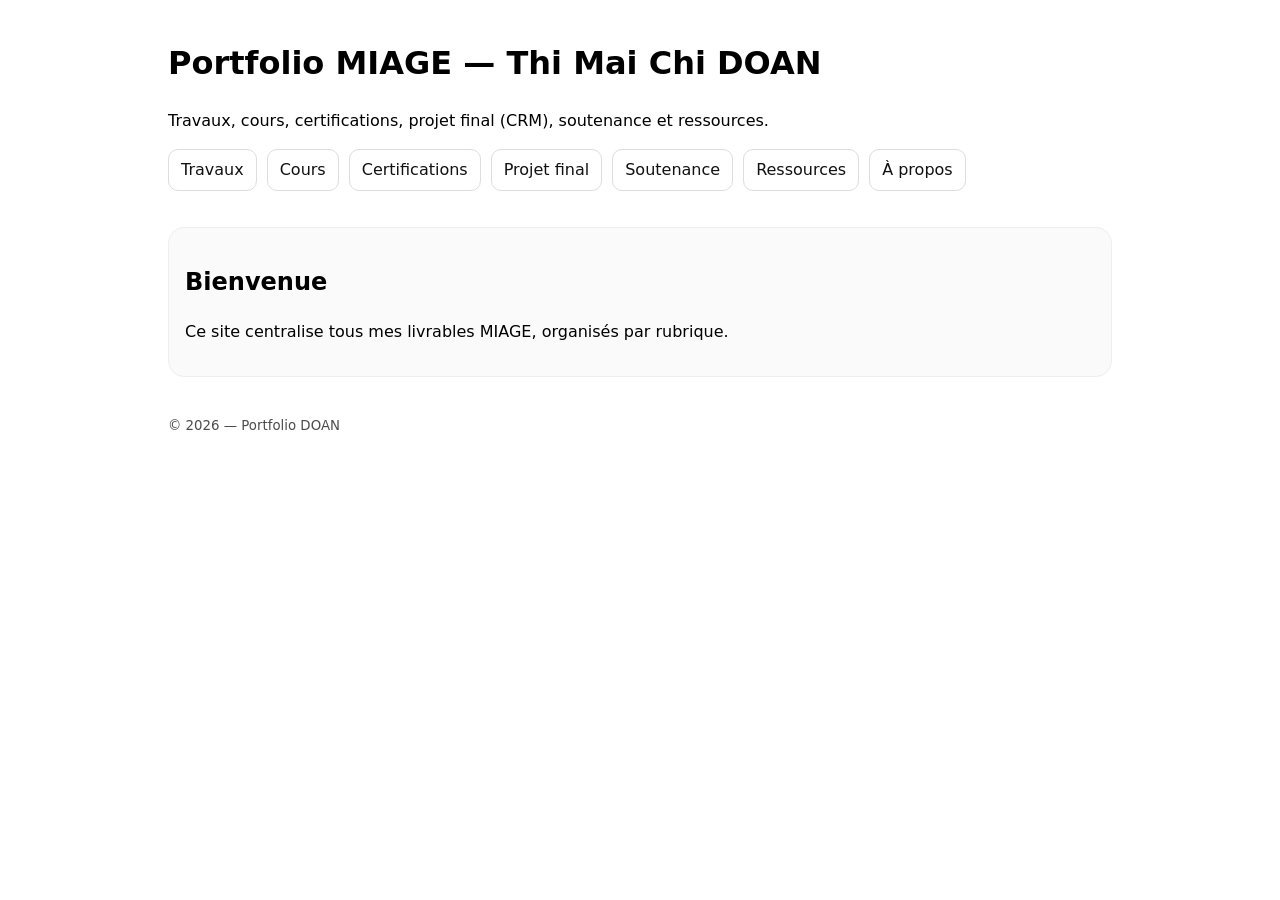
==== index.html @ b7b11545 "Initialisation portfolio : structures" ====
<!doctype html>
<html lang="fr">
<head>
  <meta charset="utf-8" />
  <meta name="viewport" content="width=device-width,initial-scale=1" />
  <title>Portfolio - DOAN</title>
  <link rel="stylesheet" href="styles.css" />
</head>
<body>
  <header class="container">
    <h1>Portfolio MIAGE — Thi Mai Chi DOAN</h1>
    <p>Travaux, cours, certifications, projet final (CRM), soutenance et ressources.</p>
    <nav class="nav">
      <a href="travaux/index.html">Travaux</a>
      <a href="cours/index.html">Cours</a>
      <a href="certifications/index.html">Certifications</a>
      <a href="projet-final/index.html">Projet final</a>
      <a href="soutenance/index.html">Soutenance</a>
      <a href="ressources/index.html">Ressources</a>
      <a href="a-propos/index.html">À propos</a>
    </nav>
  </header>

  <main class="container">
    <section class="card">
      <h2>Bienvenue</h2>
      <p>Ce site centralise tous mes livrables MIAGE, organisés par rubrique.</p>
    </section>
  </main>

  <footer class="container footer">
    <small>© <span id="y"></span> — Portfolio DOAN</small>
  </footer>

  <script>
    document.getElementById("y").textContent = new Date().getFullYear();
  </script>
</body>
</html>
---- styles.css ----
*{box-sizing:border-box} body{margin:0;font-family:system-ui,Arial,sans-serif;line-height:1.5}
.container{max-width:980px;margin:0 auto;padding:18px}
.nav{display:flex;flex-wrap:wrap;gap:10px;margin-top:10px}
.nav a{padding:8px 12px;border:1px solid #ddd;border-radius:10px;text-decoration:none;color:#111}
.card{border:1px solid #eee;border-radius:16px;padding:16px;background:#fafafa}
.footer{opacity:.7}
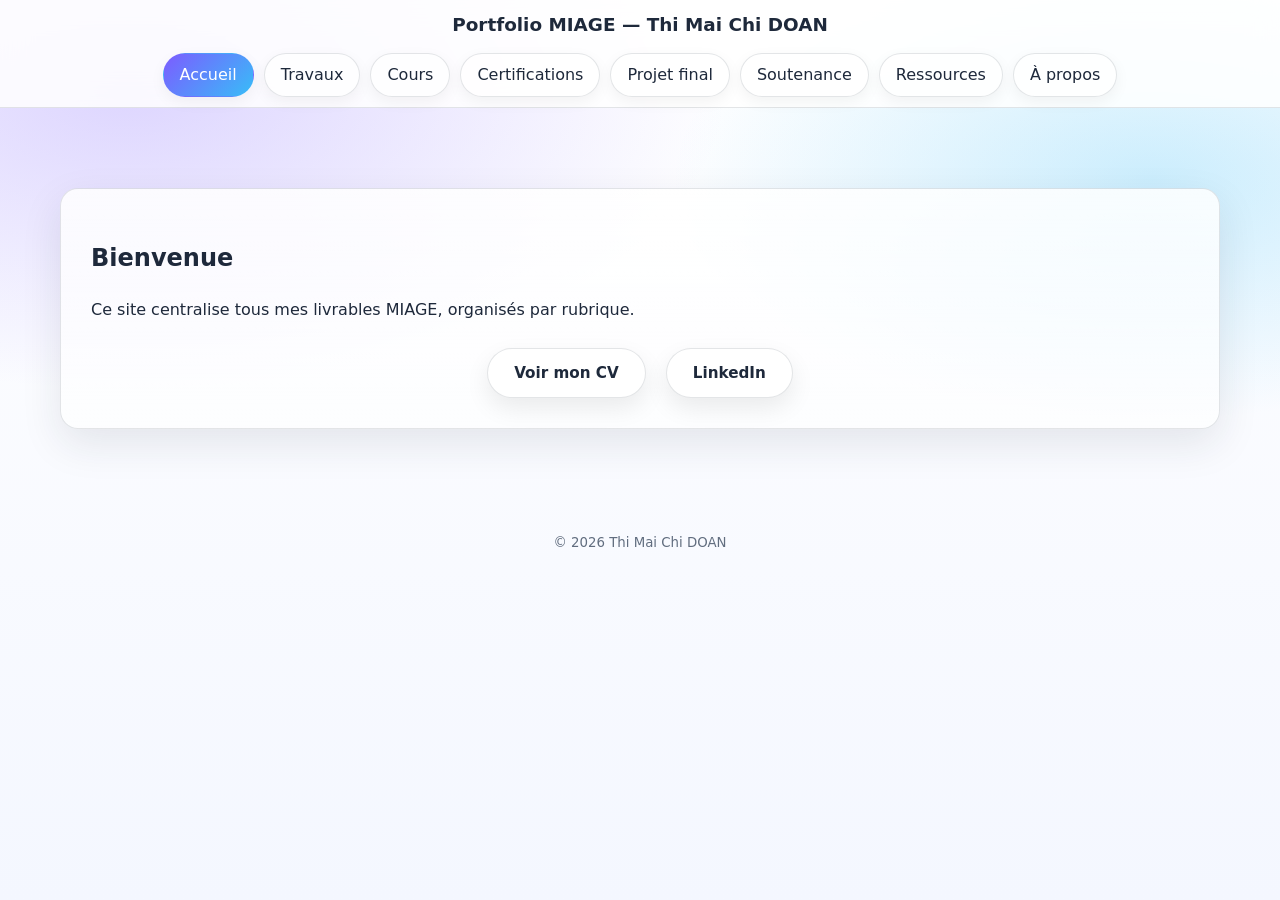
==== commit 5e19faca: "Ajout des fichiers Cours 2 + mise à jour index" ====
--- a/index.html
+++ b/index.html
@@ -6,34 +6,63 @@
   <title>Portfolio - DOAN</title>
   <link rel="stylesheet" href="styles.css" />
 </head>
+
 <body>
-  <header class="container">
-    <h1>Portfolio MIAGE — Thi Mai Chi DOAN</h1>
-    <p>Travaux, cours, certifications, projet final (CRM), soutenance et ressources.</p>
-    <nav class="nav">
-      <a href="travaux/index.html">Travaux</a>
-      <a href="cours/index.html">Cours</a>
-      <a href="certifications/index.html">Certifications</a>
-      <a href="projet-final/index.html">Projet final</a>
-      <a href="soutenance/index.html">Soutenance</a>
-      <a href="ressources/index.html">Ressources</a>
-      <a href="a-propos/index.html">À propos</a>
-    </nav>
+
+  <!-- ===== BARRE PRINCIPALE ===== -->
+  <header class="topbar">
+    <div class="container bar-content">
+
+      <div class="logo">
+        Portfolio MIAGE — Thi Mai Chi DOAN
+      </div>
+
+      <nav class="nav">
+        <a href="index.html" class="btn active">Accueil</a>
+        <a href="travaux/index.html" class="btn">Travaux</a>
+        <a href="cours/index.html" class="btn">Cours</a>
+        <a href="certifications/index.html" class="btn">Certifications</a>
+        <a href="projet-final/index.html" class="btn">Projet final</a>
+        <a href="soutenance/index.html" class="btn">Soutenance</a>
+        <a href="ressources/index.html" class="btn">Ressources</a>
+        <a href="a-propos/index.html" class="btn">À propos</a>
+      </nav>
+
+    </div>
   </header>
 
+  <!-- ===== CONTENU ===== -->
   <main class="container">
+
     <section class="card">
       <h2>Bienvenue</h2>
-      <p>Ce site centralise tous mes livrables MIAGE, organisés par rubrique.</p>
+      <p>
+        Ce site centralise tous mes livrables MIAGE, organisés par rubrique.
+      </p>
+
+      <div class="hero-buttons">
+        <a href="cv.pdf" target="_blank" class="hero-btn secondary">
+          Voir mon CV
+        </a>
+
+        <a href="https://www.linkedin.com/in/TON-LINKEDIN"
+           target="_blank"
+           class="hero-btn secondary">
+          LinkedIn
+        </a>
+      </div>
     </section>
+
   </main>
 
+  <!-- ===== FOOTER ===== -->
   <footer class="container footer">
-    <small>© <span id="y"></span> — Portfolio DOAN</small>
+    <small>© <span id="y"></span> Thi Mai Chi DOAN</small>
   </footer>
 
   <script>
     document.getElementById("y").textContent = new Date().getFullYear();
   </script>
+
 </body>
-</html>
+</html>
--- a/styles.css
+++ b/styles.css
@@ -1,6 +1,209 @@
-*{box-sizing:border-box} body{margin:0;font-family:system-ui,Arial,sans-serif;line-height:1.5}
-.container{max-width:980px;margin:0 auto;padding:18px}
-.nav{display:flex;flex-wrap:wrap;gap:10px;margin-top:10px}
-.nav a{padding:8px 12px;border:1px solid #ddd;border-radius:10px;text-decoration:none;color:#111}
-.card{border:1px solid #eee;border-radius:16px;padding:16px;background:#fafafa}
-.footer{opacity:.7}
+:root{
+  --bg: #f4f7ff;
+  --card: rgba(255,255,255,.60);
+  --card2: rgba(255,255,255,.85);
+  --text: #1e293b;
+  --muted: #475569;
+  --border: rgba(30,41,59,.12);
+  --shadow: 0 15px 40px rgba(30,41,59,.10);
+  --radius: 18px;
+}
+
+*{box-sizing:border-box}
+html,body{height:100%}
+
+body{
+  margin:0;
+  font-family: ui-sans-serif, system-ui, -apple-system, "Segoe UI", Arial, sans-serif;
+  line-height:1.6;
+  color:var(--text);
+  background:
+    radial-gradient(1000px 500px at 10% 10%, rgba(124,92,255,.25), transparent 60%),
+    radial-gradient(800px 400px at 90% 20%, rgba(56,189,248,.25), transparent 60%),
+    linear-gradient(180deg, #ffffff, var(--bg));
+}
+
+/* ===== Container ===== */
+.container{
+  max-width:1200px;
+  margin:0 auto;
+  padding:20px;
+}
+
+/* ===== BARRE DU HAUT (centrée) ===== */
+.topbar{
+  background: rgba(255,255,255,.85);
+  backdrop-filter: blur(15px);
+  -webkit-backdrop-filter: blur(15px);
+  border-bottom: 1px solid var(--border);
+  position: sticky;
+  top:0;
+  z-index:1000;
+}
+
+.bar-content{
+  display:flex;
+  flex-direction:column;     /* logo au-dessus, menu en dessous */
+  align-items:center;        /* centre horizontal */
+  justify-content:center;
+  gap:14px;
+  padding:10px 0;
+}
+
+.logo{
+  font-weight:600;
+  font-size:1.15rem;
+  text-align:center;
+}
+
+/* ===== Navigation ===== */
+.nav{
+  display:flex;
+  justify-content:center;
+  align-items:center;
+  gap:10px;
+  flex-wrap:wrap;            /* passe à la ligne si écran petit */
+}
+
+/* ===== Boutons menu ===== */
+.btn{
+  padding:8px 16px;
+  border-radius:999px;
+  text-decoration:none;
+  border:1px solid var(--border);
+  background: rgba(255,255,255,.6);
+  color:var(--text);
+  font-weight:500;
+  transition: all .2s ease;
+  box-shadow: 0 5px 15px rgba(0,0,0,.05);
+}
+
+.btn:hover{
+  background: linear-gradient(135deg, #7c5cff, #38bdf8);
+  color:white;
+  border-color:transparent;
+  transform: translateY(-2px);
+}
+
+.btn:active{
+  transform: translateY(0);
+}
+
+.btn.active{
+  background: linear-gradient(135deg, #7c5cff, #38bdf8);
+  color:white;
+  border-color:transparent;
+}
+
+/* ===== Card ===== */
+.card{
+  margin-top:60px;
+  border:1px solid var(--border);
+  border-radius: var(--radius);
+  padding:30px;
+  background: linear-gradient(180deg, var(--card2), var(--card));
+  box-shadow: var(--shadow);
+}
+
+/* ===== Texte muted ===== */
+.muted{
+  color:var(--muted);
+  margin-top:10px;
+}
+
+/* ===== HERO BUTTONS (CV / LinkedIn) ===== */
+.hero-buttons{
+  margin-top:25px;
+  display:flex;
+  justify-content:center;
+  gap:20px;
+  flex-wrap:wrap;
+}
+
+.hero-btn{
+  padding:12px 26px;
+  border-radius:999px;
+  text-decoration:none;
+  font-weight:600;
+  font-size:.95rem;
+  transition: all .25s ease;
+  box-shadow: 0 10px 25px rgba(0,0,0,.08);
+}
+
+.hero-btn.secondary{
+  background: white;
+  border:1px solid var(--border);
+  color:var(--text);
+}
+
+.hero-btn.secondary:hover{
+  background: linear-gradient(135deg, #0ea5e9, #6366f1);
+  color:white;
+  border-color:transparent;
+  transform: translateY(-3px);
+}
+
+/* (optionnel) si tu veux un bouton primary un jour */
+.hero-btn.primary{
+  background: linear-gradient(135deg, #7c5cff, #38bdf8);
+  color:white;
+}
+.hero-btn.primary:hover{
+  transform: translateY(-3px);
+  box-shadow: 0 15px 35px rgba(124,92,255,.25);
+}
+
+/* ===== LISTE DE FICHIERS (Travaux / Cours) ===== */
+.list{
+  list-style:none;
+  padding:0;
+  margin:20px 0 0;
+  display:grid;
+  gap:14px;
+}
+
+.file{
+  display:flex;
+  justify-content:space-between;
+  align-items:center;
+  padding:14px 18px;
+  border-radius:14px;
+  border:1px solid var(--border);
+  background: rgba(255,255,255,.6);
+  text-decoration:none;
+  color:var(--text);
+  transition: all .2s ease;
+  box-shadow: 0 8px 20px rgba(30,41,59,.05);
+}
+
+.file:hover{
+  background: linear-gradient(135deg, #7c5cff, #38bdf8);
+  color:white;
+  transform: translateY(-3px);
+}
+
+.file-title{
+  font-weight:600;
+}
+
+.file-meta{
+  opacity:.8;
+  font-size:.9rem;
+}
+
+/* ===== Footer ===== */
+.footer{
+  margin-top:60px;
+  text-align:center;
+  opacity:.85;
+}
+
+.footer small{
+  color:var(--muted);
+}
+
+/* ===== Mobile ===== */
+@media (max-width:520px){
+  .btn{flex:1 1 auto; text-align:center}
+  .card{padding:20px}
+}
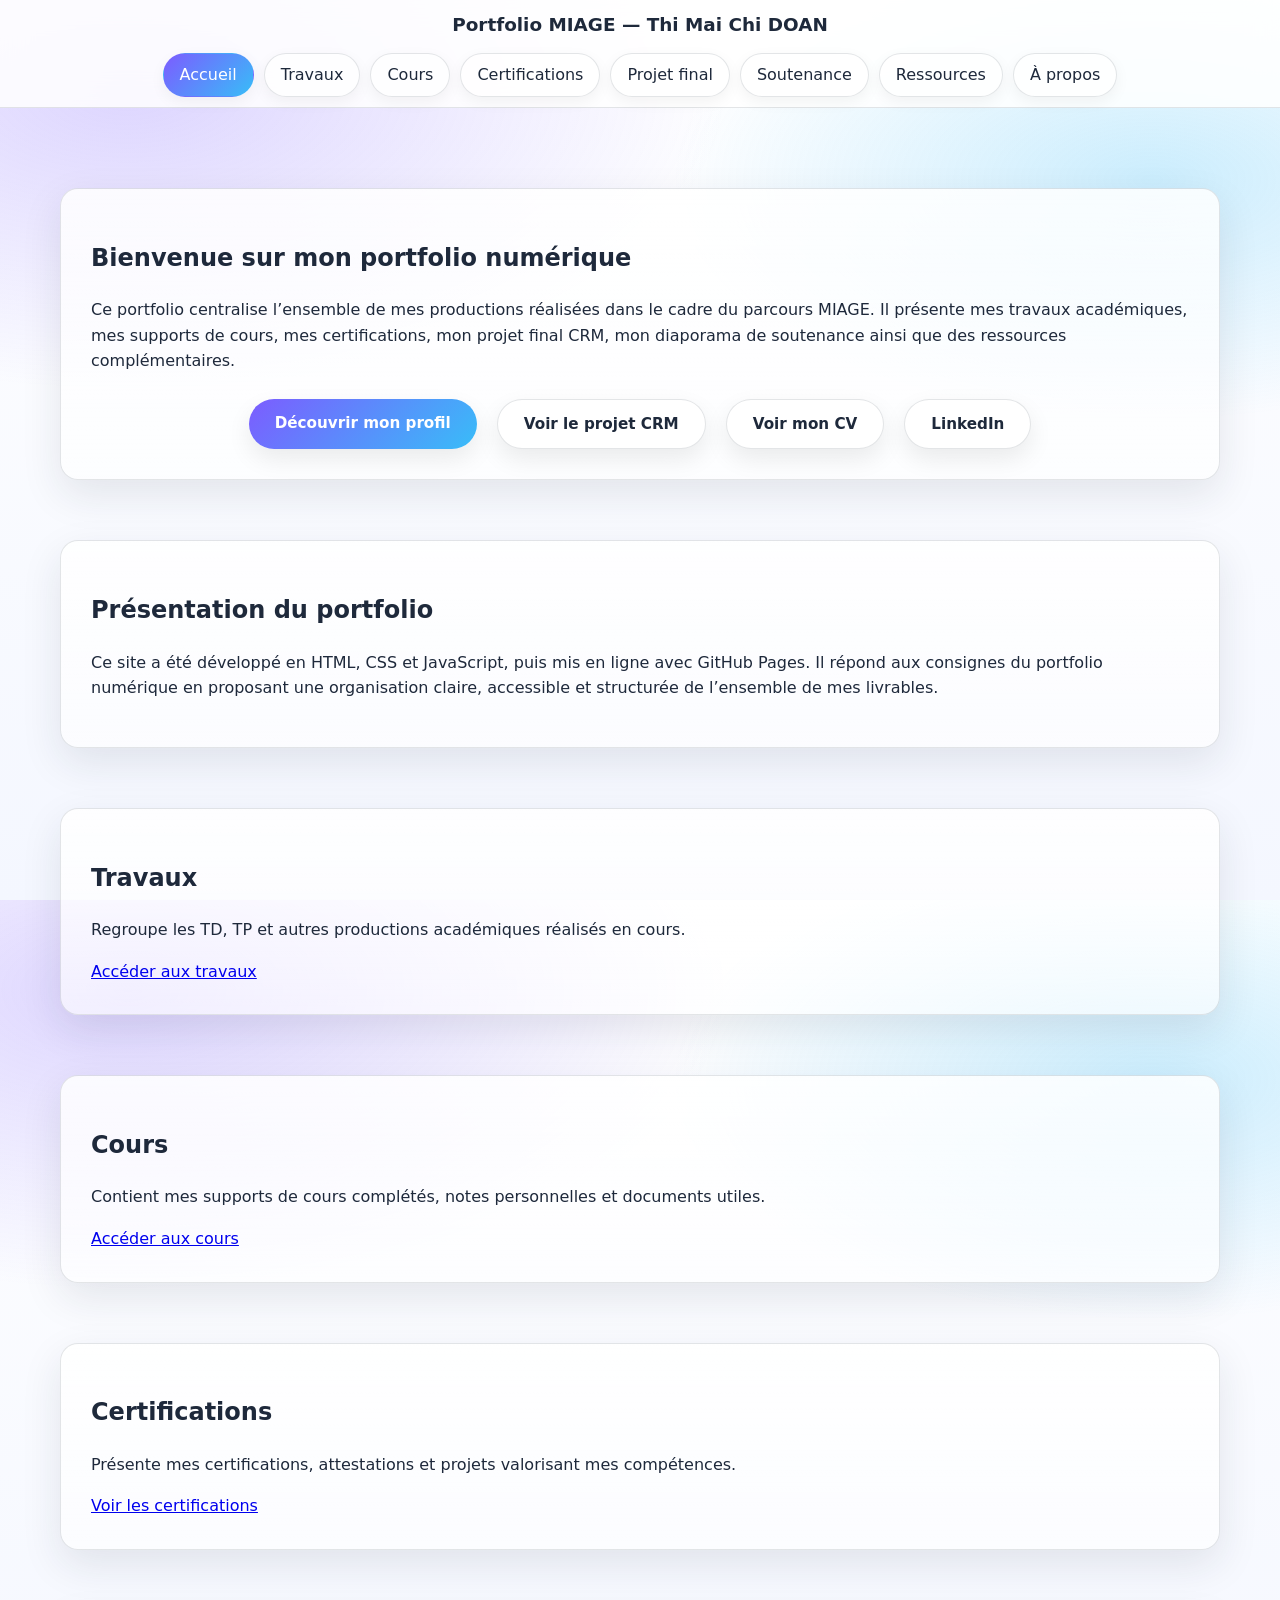
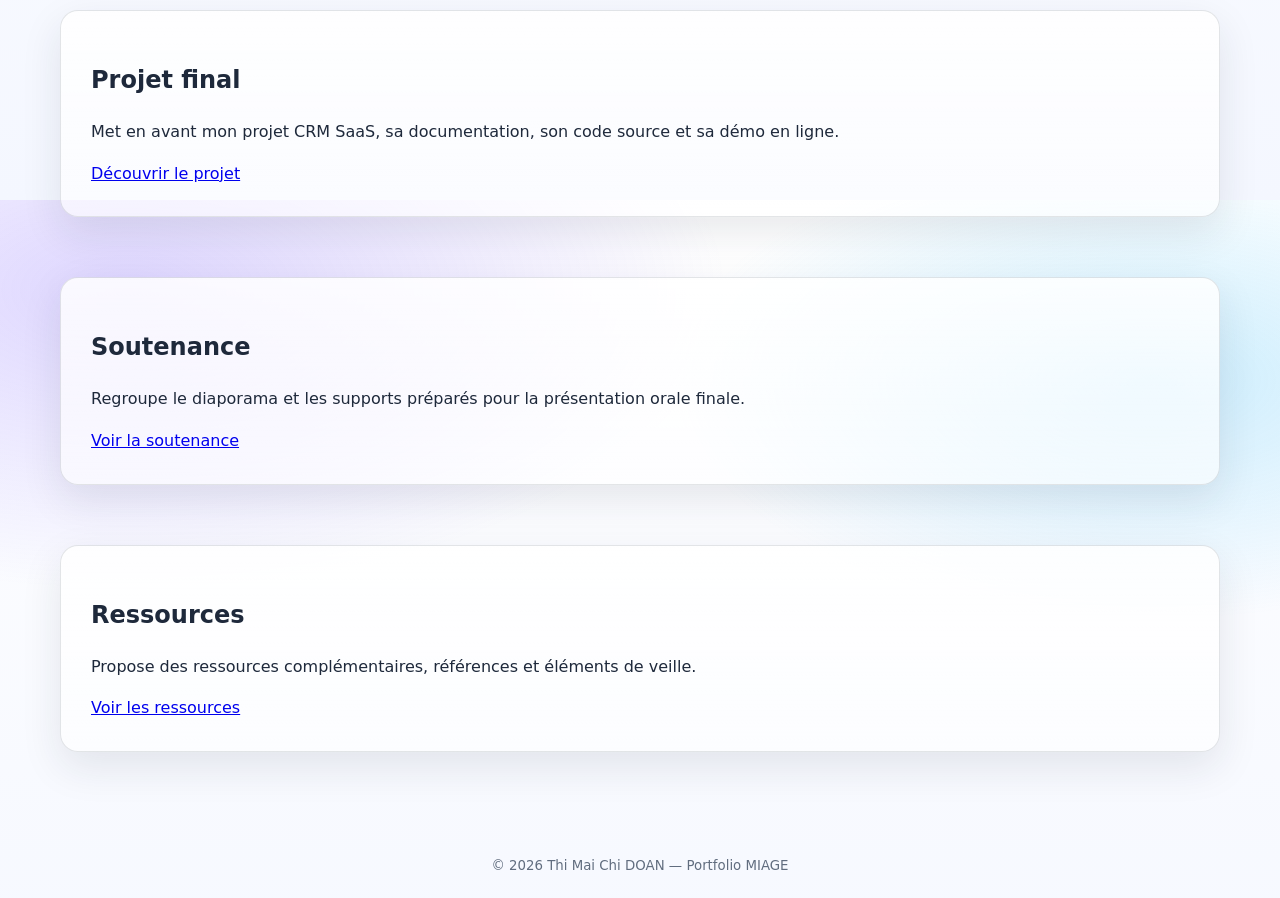
==== commit 7d6a5e55: "Mise à jour page d'accueil du portfolio" ====
--- a/index.html
+++ b/index.html
@@ -2,17 +2,15 @@
 <html lang="fr">
 <head>
   <meta charset="utf-8" />
-  <meta name="viewport" content="width=device-width,initial-scale=1" />
-  <title>Portfolio - DOAN</title>
+  <meta name="viewport" content="width=device-width, initial-scale=1" />
+  <title>Portfolio MIAGE - Thi Mai Chi DOAN</title>
   <link rel="stylesheet" href="styles.css" />
 </head>
 
 <body>
 
-  <!-- ===== BARRE PRINCIPALE ===== -->
   <header class="topbar">
     <div class="container bar-content">
-
       <div class="logo">
         Portfolio MIAGE — Thi Mai Chi DOAN
       </div>
@@ -27,37 +25,91 @@
         <a href="ressources/index.html" class="btn">Ressources</a>
         <a href="a-propos/index.html" class="btn">À propos</a>
       </nav>
-
     </div>
   </header>
 
-  <!-- ===== CONTENU ===== -->
   <main class="container">
 
-    <section class="card">
-      <h2>Bienvenue</h2>
+    <section class="card hero">
+      <h1>Bienvenue sur mon portfolio numérique</h1>
       <p>
-        Ce site centralise tous mes livrables MIAGE, organisés par rubrique.
+        Ce portfolio centralise l’ensemble de mes productions réalisées dans le cadre
+        du parcours MIAGE. Il présente mes travaux académiques, mes supports de cours,
+        mes certifications, mon projet final CRM, mon diaporama de soutenance ainsi que
+        des ressources complémentaires.
       </p>
 
       <div class="hero-buttons">
-        <a href="cv.pdf" target="_blank" class="hero-btn secondary">
-          Voir mon CV
-        </a>
+        <a href="a-propos/index.html" class="hero-btn primary">Découvrir mon profil</a>
+        <a href="projet-final/index.html" class="hero-btn secondary">Voir le projet CRM</a>
+        <a href="assets/pdf/cv-ats.pdf" target="_blank" class="hero-btn secondary">Voir mon CV</a>
+        <a href="https://www.linkedin.com/in/TON-LINKEDIN" target="_blank" class="hero-btn secondary">LinkedIn</a>
+      </div>
+    </section>
 
-        <a href="https://www.linkedin.com/in/TON-LINKEDIN"
-           target="_blank"
-           class="hero-btn secondary">
-          LinkedIn
-        </a>
-      </div>
+    <section class="card">
+      <h2>Présentation du portfolio</h2>
+      <p>
+        Ce site a été développé en HTML, CSS et JavaScript, puis mis en ligne avec GitHub Pages.
+        Il répond aux consignes du portfolio numérique en proposant une organisation claire,
+        accessible et structurée de l’ensemble de mes livrables.
+      </p>
+    </section>
+
+    <section class="grid">
+      <article class="card">
+        <h2>Travaux</h2>
+        <p>
+          Regroupe les TD, TP et autres productions académiques réalisés en cours.
+        </p>
+        <a href="travaux/index.html" class="section-link">Accéder aux travaux</a>
+      </article>
+
+      <article class="card">
+        <h2>Cours</h2>
+        <p>
+          Contient mes supports de cours complétés, notes personnelles et documents utiles.
+        </p>
+        <a href="cours/index.html" class="section-link">Accéder aux cours</a>
+      </article>
+
+      <article class="card">
+        <h2>Certifications</h2>
+        <p>
+          Présente mes certifications, attestations et projets valorisant mes compétences.
+        </p>
+        <a href="certifications/index.html" class="section-link">Voir les certifications</a>
+      </article>
+
+      <article class="card">
+        <h2>Projet final</h2>
+        <p>
+          Met en avant mon projet CRM SaaS, sa documentation, son code source et sa démo en ligne.
+        </p>
+        <a href="projet-final/index.html" class="section-link">Découvrir le projet</a>
+      </article>
+
+      <article class="card">
+        <h2>Soutenance</h2>
+        <p>
+          Regroupe le diaporama et les supports préparés pour la présentation orale finale.
+        </p>
+        <a href="soutenance/index.html" class="section-link">Voir la soutenance</a>
+      </article>
+
+      <article class="card">
+        <h2>Ressources</h2>
+        <p>
+          Propose des ressources complémentaires, références et éléments de veille.
+        </p>
+        <a href="ressources/index.html" class="section-link">Voir les ressources</a>
+      </article>
     </section>
 
   </main>
 
-  <!-- ===== FOOTER ===== -->
   <footer class="container footer">
-    <small>© <span id="y"></span> Thi Mai Chi DOAN</small>
+    <small>© <span id="y"></span> Thi Mai Chi DOAN — Portfolio MIAGE</small>
   </footer>
 
   <script>
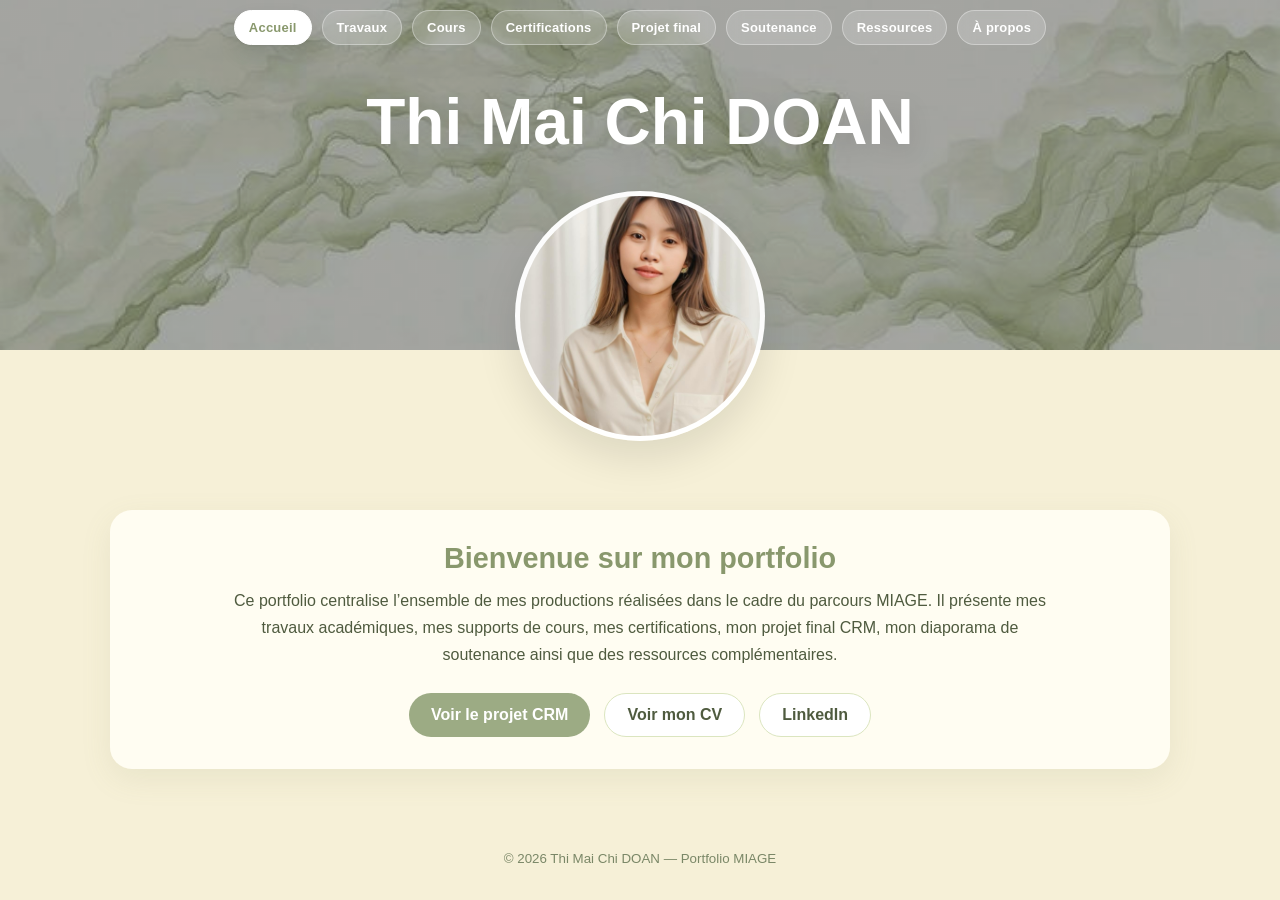
==== commit 826f26fc: "maj UI" ====
--- a/index.html
+++ b/index.html
@@ -9,29 +9,31 @@
 
 <body>
 
-  <header class="topbar">
-    <div class="container bar-content">
-      <div class="logo">
-        Portfolio MIAGE — Thi Mai Chi DOAN
+  <section class="cover">
+    <nav class="cover-nav">
+      <a href="index.html" class="cover-link active" aria-current="page">Accueil</a>
+      <a href="travaux/index.html" class="cover-link">Travaux</a>
+      <a href="cours/index.html" class="cover-link">Cours</a>
+      <a href="certifications/index.html" class="cover-link">Certifications</a>
+      <a href="projet-final/index.html" class="cover-link">Projet final</a>
+      <a href="soutenance/index.html" class="cover-link">Soutenance</a>
+      <a href="ressources/index.html" class="cover-link">Ressources</a>
+      <a href="a-propos/index.html" class="cover-link">À propos</a>
+    </nav>
+
+    <div class="cover-content">
+      <p class="cover-subtitle"></p>
+      <h1 class="cover-title">Thi Mai Chi DOAN</h1>
+
+      <div class="cover-image-wrap">
+        <img src="1.jpg" alt="Illustration de Thi Mai Chi Doan" class="cover-image" />
       </div>
-
-      <nav class="nav">
-        <a href="index.html" class="btn active">Accueil</a>
-        <a href="travaux/index.html" class="btn">Travaux</a>
-        <a href="cours/index.html" class="btn">Cours</a>
-        <a href="certifications/index.html" class="btn">Certifications</a>
-        <a href="projet-final/index.html" class="btn">Projet final</a>
-        <a href="soutenance/index.html" class="btn">Soutenance</a>
-        <a href="ressources/index.html" class="btn">Ressources</a>
-        <a href="a-propos/index.html" class="btn">À propos</a>
-      </nav>
     </div>
-  </header>
+  </section>
 
   <main class="container">
-
-    <section class="card hero">
-      <h1>Bienvenue sur mon portfolio numérique</h1>
+    <section class="card intro-card">
+      <h2>Bienvenue sur mon portfolio</h2>
       <p>
         Ce portfolio centralise l’ensemble de mes productions réalisées dans le cadre
         du parcours MIAGE. Il présente mes travaux académiques, mes supports de cours,
@@ -40,72 +42,11 @@
       </p>
 
       <div class="hero-buttons">
-        <a href="a-propos/index.html" class="hero-btn primary">Découvrir mon profil</a>
-        <a href="projet-final/index.html" class="hero-btn secondary">Voir le projet CRM</a>
-        <a href="assets/pdf/cv-ats.pdf" target="_blank" class="hero-btn secondary">Voir mon CV</a>
-        <a href="https://www.linkedin.com/in/TON-LINKEDIN" target="_blank" class="hero-btn secondary">LinkedIn</a>
+        <a href="projet-final/index.html" class="hero-btn primary">Voir le projet CRM</a>
+        <a href="CV.pdf" target="_blank" rel="noopener noreferrer" class="hero-btn secondary">Voir mon CV</a>
+        <a href="https://www.linkedin.com/in/mcd247" target="_blank" rel="noopener noreferrer" class="hero-btn secondary">LinkedIn</a>
       </div>
     </section>
-
-    <section class="card">
-      <h2>Présentation du portfolio</h2>
-      <p>
-        Ce site a été développé en HTML, CSS et JavaScript, puis mis en ligne avec GitHub Pages.
-        Il répond aux consignes du portfolio numérique en proposant une organisation claire,
-        accessible et structurée de l’ensemble de mes livrables.
-      </p>
-    </section>
-
-    <section class="grid">
-      <article class="card">
-        <h2>Travaux</h2>
-        <p>
-          Regroupe les TD, TP et autres productions académiques réalisés en cours.
-        </p>
-        <a href="travaux/index.html" class="section-link">Accéder aux travaux</a>
-      </article>
-
-      <article class="card">
-        <h2>Cours</h2>
-        <p>
-          Contient mes supports de cours complétés, notes personnelles et documents utiles.
-        </p>
-        <a href="cours/index.html" class="section-link">Accéder aux cours</a>
-      </article>
-
-      <article class="card">
-        <h2>Certifications</h2>
-        <p>
-          Présente mes certifications, attestations et projets valorisant mes compétences.
-        </p>
-        <a href="certifications/index.html" class="section-link">Voir les certifications</a>
-      </article>
-
-      <article class="card">
-        <h2>Projet final</h2>
-        <p>
-          Met en avant mon projet CRM SaaS, sa documentation, son code source et sa démo en ligne.
-        </p>
-        <a href="projet-final/index.html" class="section-link">Découvrir le projet</a>
-      </article>
-
-      <article class="card">
-        <h2>Soutenance</h2>
-        <p>
-          Regroupe le diaporama et les supports préparés pour la présentation orale finale.
-        </p>
-        <a href="soutenance/index.html" class="section-link">Voir la soutenance</a>
-      </article>
-
-      <article class="card">
-        <h2>Ressources</h2>
-        <p>
-          Propose des ressources complémentaires, références et éléments de veille.
-        </p>
-        <a href="ressources/index.html" class="section-link">Voir les ressources</a>
-      </article>
-    </section>
-
   </main>
 
   <footer class="container footer">
--- a/styles.css
+++ b/styles.css
@@ -1,159 +1,251 @@
 :root{
-  --bg: #f4f7ff;
-  --card: rgba(255,255,255,.60);
-  --card2: rgba(255,255,255,.85);
-  --text: #1e293b;
-  --muted: #475569;
-  --border: rgba(30,41,59,.12);
-  --shadow: 0 15px 40px rgba(30,41,59,.10);
-  --radius: 18px;
-}
-
-*{box-sizing:border-box}
-html,body{height:100%}
-
-body{
+  --bg: #F6F0D7;
+  --card: rgba(255, 253, 244, 0.94);
+  --text: #4f5b3f;
+  --muted: #7a8767;
+  --border: #dbe5bf;
+  --shadow: 0 10px 30px rgba(137, 152, 109, 0.12);
+  --primary: #9CAB84;
+  --secondary: #C5D89D;
+  --accent: #89986D;
+}
+
+*{
+  box-sizing:border-box;
+}
+
+html, body{
   margin:0;
-  font-family: ui-sans-serif, system-ui, -apple-system, "Segoe UI", Arial, sans-serif;
-  line-height:1.6;
+  padding:0;
+  font-family:"Segoe UI", Arial, sans-serif;
   color:var(--text);
-  background:
-    radial-gradient(1000px 500px at 10% 10%, rgba(124,92,255,.25), transparent 60%),
-    radial-gradient(800px 400px at 90% 20%, rgba(56,189,248,.25), transparent 60%),
-    linear-gradient(180deg, #ffffff, var(--bg));
-}
-
-/* ===== Container ===== */
+  background:var(--bg);
+  scroll-behavior:smooth;
+}
+
+img{
+  max-width:100%;
+  display:block;
+}
+
 .container{
-  max-width:1200px;
+  max-width:1100px;
   margin:0 auto;
   padding:20px;
 }
 
-/* ===== BARRE DU HAUT (centrée) ===== */
-.topbar{
-  background: rgba(255,255,255,.85);
-  backdrop-filter: blur(15px);
-  -webkit-backdrop-filter: blur(15px);
-  border-bottom: 1px solid var(--border);
-  position: sticky;
-  top:0;
-  z-index:1000;
-}
-
-.bar-content{
-  display:flex;
-  flex-direction:column;     /* logo au-dessus, menu en dessous */
-  align-items:center;        /* centre horizontal */
+
+
+.cover{
+  position:relative;
+  min-height:350px;
+  padding:12px 20px 90px;
+  display:flex;
+  align-items:center;
   justify-content:center;
-  gap:14px;
-  padding:10px 0;
-}
-
-.logo{
-  font-weight:600;
-  font-size:1.15rem;
-  text-align:center;
-}
-
-/* ===== Navigation ===== */
-.nav{
+  background:
+    linear-gradient(rgba(0,0,0,0.35), rgba(0,0,0,0.35)),
+    url("pic.jpg") center/cover no-repeat;
+  overflow:visible;
+}
+
+.cover::before{
+  content:"";
+  position:absolute;
+  inset:0;
+  background:rgba(255,255,255,0.08);
+}
+
+/* ===== MENU SUR LE COVER ===== */
+.cover-nav{
+  position:absolute;
+  top:10px;
+  left:50%;
+  transform:translateX(-50%);
+  width:calc(100% - 40px);
+  max-width:1100px;
   display:flex;
   justify-content:center;
   align-items:center;
   gap:10px;
-  flex-wrap:wrap;            /* passe à la ligne si écran petit */
-}
-
-/* ===== Boutons menu ===== */
-.btn{
-  padding:8px 16px;
+  flex-wrap:wrap;
+  z-index:2;
+}
+
+.cover-link{
+  padding:9px 14px;
+  font-size:13px;
   border-radius:999px;
+  white-space:nowrap;
+  color:#fff;
   text-decoration:none;
-  border:1px solid var(--border);
-  background: rgba(255,255,255,.6);
-  color:var(--text);
-  font-weight:500;
-  transition: all .2s ease;
-  box-shadow: 0 5px 15px rgba(0,0,0,.05);
-}
-
-.btn:hover{
-  background: linear-gradient(135deg, #7c5cff, #38bdf8);
-  color:white;
-  border-color:transparent;
-  transform: translateY(-2px);
-}
-
-.btn:active{
-  transform: translateY(0);
-}
-
-.btn.active{
-  background: linear-gradient(135deg, #7c5cff, #38bdf8);
-  color:white;
-  border-color:transparent;
-}
-
-/* ===== Card ===== */
+  background:rgba(255,255,255,0.18);
+  border:1px solid rgba(255,255,255,0.35);
+  backdrop-filter:blur(8px);
+  -webkit-backdrop-filter:blur(8px);
+  transition:all 0.3s ease;
+  font-weight:600;
+  letter-spacing:0.2px;
+}
+
+.cover-link:hover{
+  background:#ffffff;
+  color:var(--accent);
+  border-color:#ffffff;
+  transform:translateY(-3px) scale(1.04);
+  box-shadow:0 12px 25px rgba(0,0,0,0.12);
+}
+
+.cover-link.active{
+  background:#ffffff;
+  color:var(--accent);
+  border-color:#ffffff;
+  box-shadow:0 10px 20px rgba(0,0,0,0.10);
+}
+
+.cover-link:focus-visible,
+.hero-btn:focus-visible,
+.file:focus-visible{
+  outline:3px solid rgba(255,255,255,0.95);
+  outline-offset:3px;
+}
+
+/* ===== COVER CONTENT ===== */
+.cover-content{
+  position:relative;
+  z-index:2;
+  width:100%;
+  max-width:900px;
+  margin:90px auto 0;
+  text-align:center;
+  display:flex;
+  flex-direction:column;
+  align-items:center;
+  animation:fadeUp 0.7s ease both;
+}
+
+.cover-subtitle{
+  margin:0 0 4px;
+  color:#fff;
+  font-size:0.88rem;
+  font-weight:600;
+  letter-spacing:2px;
+  text-transform:uppercase;
+  text-shadow:0 2px 10px rgba(0,0,0,0.08);
+}
+
+.cover-title{
+  margin:0;
+  color:#fff;
+  font-size:clamp(2.2rem, 5vw, 4rem);
+  font-weight:700;
+  line-height:1.02;
+  text-align:center;
+  text-shadow:0 8px 24px rgba(0,0,0,0.12);
+  transform: translateY(-60px); /* 👈 thêm dòng này */
+}
+
+.cover-image-wrap{
+  position:absolute;
+  left:50%;
+  bottom:0;
+  transform:translate(-50%, 90%);
+  width:250px;
+  height:250px;
+  border-radius:50%;
+  background:rgba(255,255,255,0.9);
+  display:flex;
+  align-items:center;
+  justify-content:center;
+  box-shadow:0 18px 40px rgba(0,0,0,0.10);
+  border:5px solid rgba(255,255,255,0.7);
+  overflow:hidden;
+  z-index:5;
+  margin:0;
+}
+
+.cover-image{
+  width:100%;
+  height:100%;
+  object-fit:cover;
+  margin:0 auto;
+}
+
+/* ===== CARD ===== */
 .card{
-  margin-top:60px;
-  border:1px solid var(--border);
-  border-radius: var(--radius);
-  padding:30px;
-  background: linear-gradient(180deg, var(--card2), var(--card));
-  box-shadow: var(--shadow);
-}
-
-/* ===== Texte muted ===== */
-.muted{
-  color:var(--muted);
-  margin-top:10px;
-}
-
-/* ===== HERO BUTTONS (CV / LinkedIn) ===== */
+  border-radius:22px;
+  background:var(--card);
+  box-shadow:var(--shadow);
+  padding:32px;
+  transition:transform 0.28s ease, box-shadow 0.28s ease, background 0.28s ease;
+}
+
+.intro-card{
+  margin-top:140px;
+  position:relative;
+  z-index:3;
+  text-align:center;
+  animation:fadeUp 0.9s ease both;
+}
+
+.intro-card h2{
+  margin-top:0;
+  margin-bottom:12px;
+  color:var(--accent);
+  font-size:1.8rem;
+}
+
+.intro-card p{
+  max-width:820px;
+  margin:0 auto;
+  line-height:1.7;
+}
+
+/* ===== BUTTONS ===== */
 .hero-buttons{
-  margin-top:25px;
+  margin-top:24px;
   display:flex;
   justify-content:center;
-  gap:20px;
+  gap:14px;
   flex-wrap:wrap;
 }
 
 .hero-btn{
-  padding:12px 26px;
+  padding:12px 22px;
   border-radius:999px;
   text-decoration:none;
   font-weight:600;
-  font-size:.95rem;
-  transition: all .25s ease;
-  box-shadow: 0 10px 25px rgba(0,0,0,.08);
+  transition:all 0.25s ease;
+  display:inline-flex;
+  align-items:center;
+  justify-content:center;
+}
+
+.hero-btn.primary{
+  background:var(--primary);
+  color:#fff;
+}
+
+.hero-btn.primary:hover{
+  background:var(--accent);
+  transform:translateY(-2px);
+  box-shadow:0 10px 22px rgba(137,152,109,0.18);
 }
 
 .hero-btn.secondary{
-  background: white;
+  background:#fff;
+  color:var(--text);
   border:1px solid var(--border);
-  color:var(--text);
 }
 
 .hero-btn.secondary:hover{
-  background: linear-gradient(135deg, #0ea5e9, #6366f1);
-  color:white;
-  border-color:transparent;
-  transform: translateY(-3px);
-}
-
-/* (optionnel) si tu veux un bouton primary un jour */
-.hero-btn.primary{
-  background: linear-gradient(135deg, #7c5cff, #38bdf8);
-  color:white;
-}
-.hero-btn.primary:hover{
-  transform: translateY(-3px);
-  box-shadow: 0 15px 35px rgba(124,92,255,.25);
-}
-
-/* ===== LISTE DE FICHIERS (Travaux / Cours) ===== */
+  background:var(--secondary);
+  color:var(--accent);
+  transform:translateY(-2px);
+  box-shadow:0 10px 22px rgba(137,152,109,0.14);
+}
+
+/* ===== LIST ===== */
 .list{
   list-style:none;
   padding:0;
@@ -166,20 +258,19 @@
   display:flex;
   justify-content:space-between;
   align-items:center;
-  padding:14px 18px;
-  border-radius:14px;
-  border:1px solid var(--border);
-  background: rgba(255,255,255,.6);
+  padding:15px 18px;
+  border-radius:18px;
+  border:1.5px solid var(--border);
+  background:#fffef9;
   text-decoration:none;
   color:var(--text);
-  transition: all .2s ease;
-  box-shadow: 0 8px 20px rgba(30,41,59,.05);
+  transition:all .25s ease;
+  box-shadow:0 6px 16px rgba(137,152,109,0.08);
 }
 
 .file:hover{
-  background: linear-gradient(135deg, #7c5cff, #38bdf8);
-  color:white;
-  transform: translateY(-3px);
+  background:#f8f4e8;
+  transform:translateY(-3px);
 }
 
 .file-title{
@@ -191,19 +282,663 @@
   font-size:.9rem;
 }
 
-/* ===== Footer ===== */
+/* ===== FOOTER ===== */
 .footer{
-  margin-top:60px;
   text-align:center;
-  opacity:.85;
+  margin-top:40px;
+  padding-bottom:25px;
 }
 
 .footer small{
   color:var(--muted);
 }
 
-/* ===== Mobile ===== */
-@media (max-width:520px){
-  .btn{flex:1 1 auto; text-align:center}
-  .card{padding:20px}
+/* ===== CERTIFICATIONS ===== */
+.cert-grid{
+  display:grid;
+  grid-template-columns:repeat(auto-fit, minmax(280px, 1fr));
+  gap:30px;
+}
+
+.cert-card{
+  border-radius:20px;
+  overflow:hidden;
+  background:#fffef8;
+  border:1.5px solid var(--border);
+  box-shadow:0 8px 22px rgba(137,152,109,0.10);
+  transition:transform 0.28s ease, box-shadow 0.28s ease;
+}
+
+.cert-card:hover{
+  transform:translateY(-6px);
+  box-shadow:0 14px 30px rgba(137,152,109,0.16);
+}
+
+.cert-image{
+  position:relative;
+  height:180px;
+  overflow:hidden;
+  background:#f4efd8;
+}
+
+.cert-image img{
+  width:100%;
+  height:100%;
+  object-fit:cover;
+  transition:transform 0.35s ease;
+}
+
+.cert-card:hover img{
+  transform:scale(1.06);
+}
+
+.overlay{
+  position:absolute;
+  bottom:0;
+  width:100%;
+  padding:10px;
+  background:rgba(156,171,132,0.88);
+  color:#fff;
+  text-align:center;
+  font-size:0.9rem;
+  opacity:0;
+  transition:opacity 0.25s ease;
+}
+
+.cert-card:hover .overlay{
+  opacity:1;
+}
+
+.cert-content{
+  padding:18px;
+  background:#fffef8;
+}
+
+.cert-content h3{
+  margin:0 0 5px;
+  font-size:1.08rem;
+  color:var(--accent);
+}
+
+.cert-meta{
+  display:block;
+  font-size:0.85rem;
+  color:var(--muted);
+  margin-bottom:10px;
+}
+
+.cert-content p{
+  font-size:0.95rem;
+  color:var(--text);
+  line-height:1.5;
+}
+
+/* ===== ANIMATION ===== */
+@keyframes fadeUp{
+  from{
+    opacity:0;
+    transform:translateY(18px);
+  }
+  to{
+    opacity:1;
+    transform:translateY(0);
+  }
+}
+
+/* ===== RESPONSIVE ===== */
+@media (max-width: 900px){
+  .cover{
+    min-height:430px;
+    padding-bottom:50px;
+  }
+
+  .cover-content{
+    margin-top:82px;
+  }
+
+  .cover-link{
+    font-size:13px;
+    padding:9px 13px;
+  }
+
+  .cover-image-wrap{
+    width:220px;
+    height:220px;
+  }
+}
+
+@media (max-width: 640px){
+  .cover{
+    min-height:450px;
+    padding:16px 14px 44px;
+  }
+
+  .cover-nav{
+    width:calc(100% - 20px);
+    gap:8px;
+    top:12px;
+  }
+
+  .cover-link{
+    font-size:12px;
+    padding:8px 11px;
+  }
+
+  .cover-content{
+    margin-top:116px;
+  }
+
+  .cover-title{
+    font-size:clamp(2rem, 9vw, 3rem);
+  }
+
+  .cover-subtitle{
+    font-size:0.9rem;
+    letter-spacing:1.5px;
+  }
+
+  .cover-image-wrap{
+    width:180px;
+    height:180px;
+    margin-top:20px;
+  }
+
+  .card{
+    padding:22px;
+  }
+
+  .intro-card{
+    margin-top:-20px;
+  }
+
+  .intro-card h2{
+    font-size:1.45rem;
+  }
+
+  .file{
+    flex-direction:column;
+    align-items:flex-start;
+    gap:6px;
+  }
+}
+
+.travaux-card{
+  margin-top: 20px;
+  text-align: center;
+}
+
+.section-kicker{
+  margin: 0 0 8px;
+  color: var(--muted);
+  text-transform: uppercase;
+  letter-spacing: 2px;
+  font-size: 0.82rem;
+  font-weight: 700;
+}
+
+.page-title{
+  margin: 0 0 14px;
+  color: var(--accent);
+  font-size: clamp(2rem, 4vw, 2.8rem);
+  line-height: 1.1;
+}
+
+.page-intro{
+  max-width: 760px;
+  margin: 0 auto 28px;
+  color: var(--text);
+  line-height: 1.7;
+  font-size: 1rem;
+}
+
+.travaux-list{
+  margin-top: 26px;
+}
+
+.file-desc{
+  display: block;
+  margin-top: 6px;
+  font-size: 0.92rem;
+  color: var(--muted);
+  font-weight: 400;
+}
+
+.file{
+  align-items: center;
+}
+
+.file > span:first-child{
+  display: flex;
+  flex-direction: column;
+  align-items: flex-start;
+  text-align: left;
+}
+
+@media (max-width: 640px){
+  .travaux-card{
+    text-align: left;
+  }
+
+  .page-title{
+    font-size: 1.8rem;
+  }
+
+  .page-intro{
+    margin-bottom: 22px;
+  }
+}
+
+.bar-content{
+  display:flex;
+  justify-content:space-between;
+  align-items:center;
+  gap:20px;
+  flex-wrap:wrap;
+}
+
+.logo{
+  font-weight:600;
+  color:var(--accent);
+}
+
+.nav{
+  display:flex;
+  gap:10px;
+  flex-wrap:wrap;
+}
+
+.btn{
+  display:inline-flex;
+  align-items:center;
+  justify-content:center;
+  padding:10px 18px;
+  border-radius:999px;
+  text-decoration:none;
+  font-weight:600;
+
+  background:#F6F0D7; /* vàng kem */
+  color:var(--accent);
+  border:1.5px solid var(--border);
+
+  transition:all 0.3s ease;
+}
+
+.btn:hover{
+  background:var(--secondary); /* xanh kem */
+  color:var(--accent);
+  transform:translateY(-2px);
+  box-shadow:0 8px 18px rgba(0,0,0,0.12);
+}
+
+.btn.active{
+  background:#ffffff;
+  color:var(--accent);
+  border-color:#ffffff;
+  box-shadow:0 6px 14px rgba(0,0,0,0.10);
+}
+.topbar{
+  position: sticky;
+  top: 0;
+  z-index: 1000;
+  background: rgba(156, 171, 132, 0.92); /* khác màu nền */
+  backdrop-filter: blur(10px);
+  -webkit-backdrop-filter: blur(10px);
+  border-bottom: 1px solid rgba(255,255,255,0.18);
+  box-shadow: 0 8px 24px rgba(0,0,0,0.08);
+}
+
+.bar-content{
+  display: flex;
+  flex-direction: column; /* để nav nằm giữa trang */
+  align-items: center;
+  justify-content: center;
+  gap: 14px;
+  padding: 14px 20px;
+}
+
+.logo{
+  font-weight: 700;
+  color: #fff;
+  text-align: center;
+  letter-spacing: 0.4px;
+}
+
+.nav{
+  display: flex;
+  justify-content: center; /* căn giữa */
+  align-items: center;
+  gap: 12px;
+  flex-wrap: wrap;
+  width: 100%;
+}
+
+.btn:hover{
+  background: var(--accent);
+  border-color: var(--accent);
+  color: #fff; /* chữ trắng khi hover */
+  transform: translateY(-3px) scale(1.04);
+  box-shadow: 0 10px 22px rgba(0,0,0,0.12);
+}
+
+.btn.active{
+  background: #fff;
+  color: var(--accent);
+  border-color: #fff;
+  box-shadow: 0 8px 18px rgba(0,0,0,0.10);
+}
+
+.btn.active:hover{
+  background: var(--accent);
+  color: #fff;
+  border-color: var(--accent);
+}
+
+@media (max-width: 768px){
+  .bar-content{
+    padding: 12px 14px;
+    gap: 10px;
+  }
+
+  .nav{
+    gap: 8px;
+  }
+
+  .btn{
+    padding: 8px 14px;
+    font-size: 0.92rem;
+  }
+
+  .logo{
+    font-size: 0.95rem;
+  }
+}
+
+.btn{
+  background:#F6F0D7 !important;
+  color:var(--accent) !important;
+  border:1.5px solid var(--border) !important;
+}
+
+.btn:hover{
+  background:var(--accent) !important;
+  color:#fff !important;
+  transform:translateY(-2px);
+  box-shadow:0 8px 18px rgba(0,0,0,0.12);
+}
+
+.btn.active{
+  background:var(--accent) !important;
+  color:#fff !important;
+  border-color:var(--accent) !important;
+  box-shadow:0 8px 18px rgba(0,0,0,0.12);
+}
+
+
+.cours-hero{
+  margin-top:20px;
+  text-align:center;
+}
+
+.cours-card{
+  margin-top:24px;
+}
+
+.cours-head{
+  margin-bottom:18px;
+}
+
+.cours-head h2{
+  margin:0 0 8px;
+  color:var(--accent);
+  font-size:1.55rem;
+}
+
+.muted{
+  margin:0;
+  color:var(--muted);
+  line-height:1.6;
+}
+
+.file > span:first-child{
+  display:flex;
+  flex-direction:column;
+  align-items:flex-start;
+  text-align:left;
+}
+
+.file-desc{
+  display:block;
+  margin-top:6px;
+  font-size:0.92rem;
+  color:var(--muted);
+  font-weight:400;
+}
+
+@media (max-width: 640px){
+  .cours-hero{
+    text-align:left;
+  }
+
+  .cours-head h2{
+    font-size:1.3rem;
+  }
+}
+
+
+
+.certif-hero{
+  margin-top:20px;
+  text-align:center;
+}
+
+.certif-card{
+  margin-top:24px;
+}
+
+.cert-grid{
+  display:grid;
+  grid-template-columns:repeat(auto-fit, minmax(280px, 1fr));
+  gap:30px;
+}
+
+.cert-card{
+  border-radius:20px;
+  overflow:hidden;
+  background:#fffef8;
+  border:1.5px solid var(--border);
+  box-shadow:0 8px 22px rgba(137,152,109,0.10);
+  transition:transform 0.28s ease, box-shadow 0.28s ease;
+}
+
+.cert-card:hover{
+  transform:translateY(-6px);
+  box-shadow:0 14px 30px rgba(137,152,109,0.16);
+}
+
+.cert-image{
+  position:relative;
+  height:220px;
+  overflow:hidden;
+  background:#f4efd8;
+}
+
+.cert-image a{
+  display:block;
+  width:100%;
+  height:100%;
+}
+
+.cert-image img{
+  width:100%;
+  height:100%;
+  object-fit:cover;
+  transition:transform 0.35s ease;
+}
+
+.cert-card:hover .cert-image img{
+  transform:scale(1.05);
+}
+
+.overlay{
+  position:absolute;
+  inset:auto 0 0 0;
+  padding:12px;
+  background:rgba(137,152,109,0.88);
+  color:#fff;
+  text-align:center;
+  font-size:0.92rem;
+  font-weight:600;
+  opacity:0;
+  transition:opacity 0.25s ease;
+}
+
+.cert-card:hover .overlay{
+  opacity:1;
+}
+
+.cert-content{
+  padding:18px;
+  background:#fffef8;
+}
+
+.cert-content h3{
+  margin:0 0 6px;
+  font-size:1.08rem;
+  color:var(--accent);
+}
+
+.cert-meta{
+  display:block;
+  font-size:0.85rem;
+  color:var(--muted);
+  margin-bottom:10px;
+}
+
+.cert-content p{
+  margin:0;
+  font-size:0.95rem;
+  color:var(--text);
+  line-height:1.6;
+}
+
+@media (max-width: 640px){
+  .certif-hero{
+    text-align:left;
+  }
+
+  .cert-image{
+    height:200px;
+  }
+}
+
+.projet-hero{
+  margin-top:20px;
+  text-align:center;
+}
+
+.projet-tags{
+  display:flex;
+  justify-content:center;
+  flex-wrap:wrap;
+  gap:10px;
+  margin-top:24px;
+}
+
+.projet-tag{
+  padding:9px 14px;
+  border-radius:999px;
+  background:#fffef8;
+  border:1.5px solid var(--border);
+  color:var(--accent);
+  font-size:0.9rem;
+  font-weight:600;
+  box-shadow:0 6px 14px rgba(137,152,109,0.06);
+}
+
+.projet-buttons{
+  margin-top:28px;
+  display:flex;
+  justify-content:center;
+  gap:14px;
+  flex-wrap:wrap;
+}
+
+.projet-grid{
+  display:grid;
+  grid-template-columns:repeat(2, minmax(0, 1fr));
+  gap:24px;
+  margin-top:24px;
+  margin-bottom:36px;
+}
+
+.projet-card h2{
+  margin-top:0;
+  margin-bottom:14px;
+  color:var(--accent);
+  font-size:1.5rem;
+}
+
+.projet-stats{
+  display:grid;
+  grid-template-columns:repeat(2, minmax(0, 1fr));
+  gap:14px;
+  margin-top:20px;
+}
+
+.projet-stat{
+  padding:18px;
+  border-radius:18px;
+  background:#fffef8;
+  border:1.5px solid var(--border);
+  box-shadow:0 6px 16px rgba(137,152,109,0.08);
+}
+
+.projet-stat strong{
+  display:block;
+  margin-bottom:6px;
+  color:var(--accent);
+  font-size:1rem;
+}
+
+.projet-stat span{
+  color:var(--muted);
+  font-size:0.92rem;
+}
+
+.projet-list{
+  list-style:none;
+  padding:0;
+  margin:0;
+}
+
+.projet-list li{
+  padding:12px 0;
+  border-bottom:1px solid #e8efd4;
+  color:var(--text);
+  line-height:1.7;
+}
+
+.projet-list li:last-child{
+  border-bottom:none;
+}
+
+@media (max-width: 900px){
+  .projet-grid{
+    grid-template-columns:1fr;
+  }
+}
+
+@media (max-width: 640px){
+  .projet-hero{
+    text-align:left;
+  }
+
+  .projet-tags,
+  .projet-buttons{
+    justify-content:flex-start;
+  }
+
+  .projet-stats{
+    grid-template-columns:1fr;
+  }
 }
